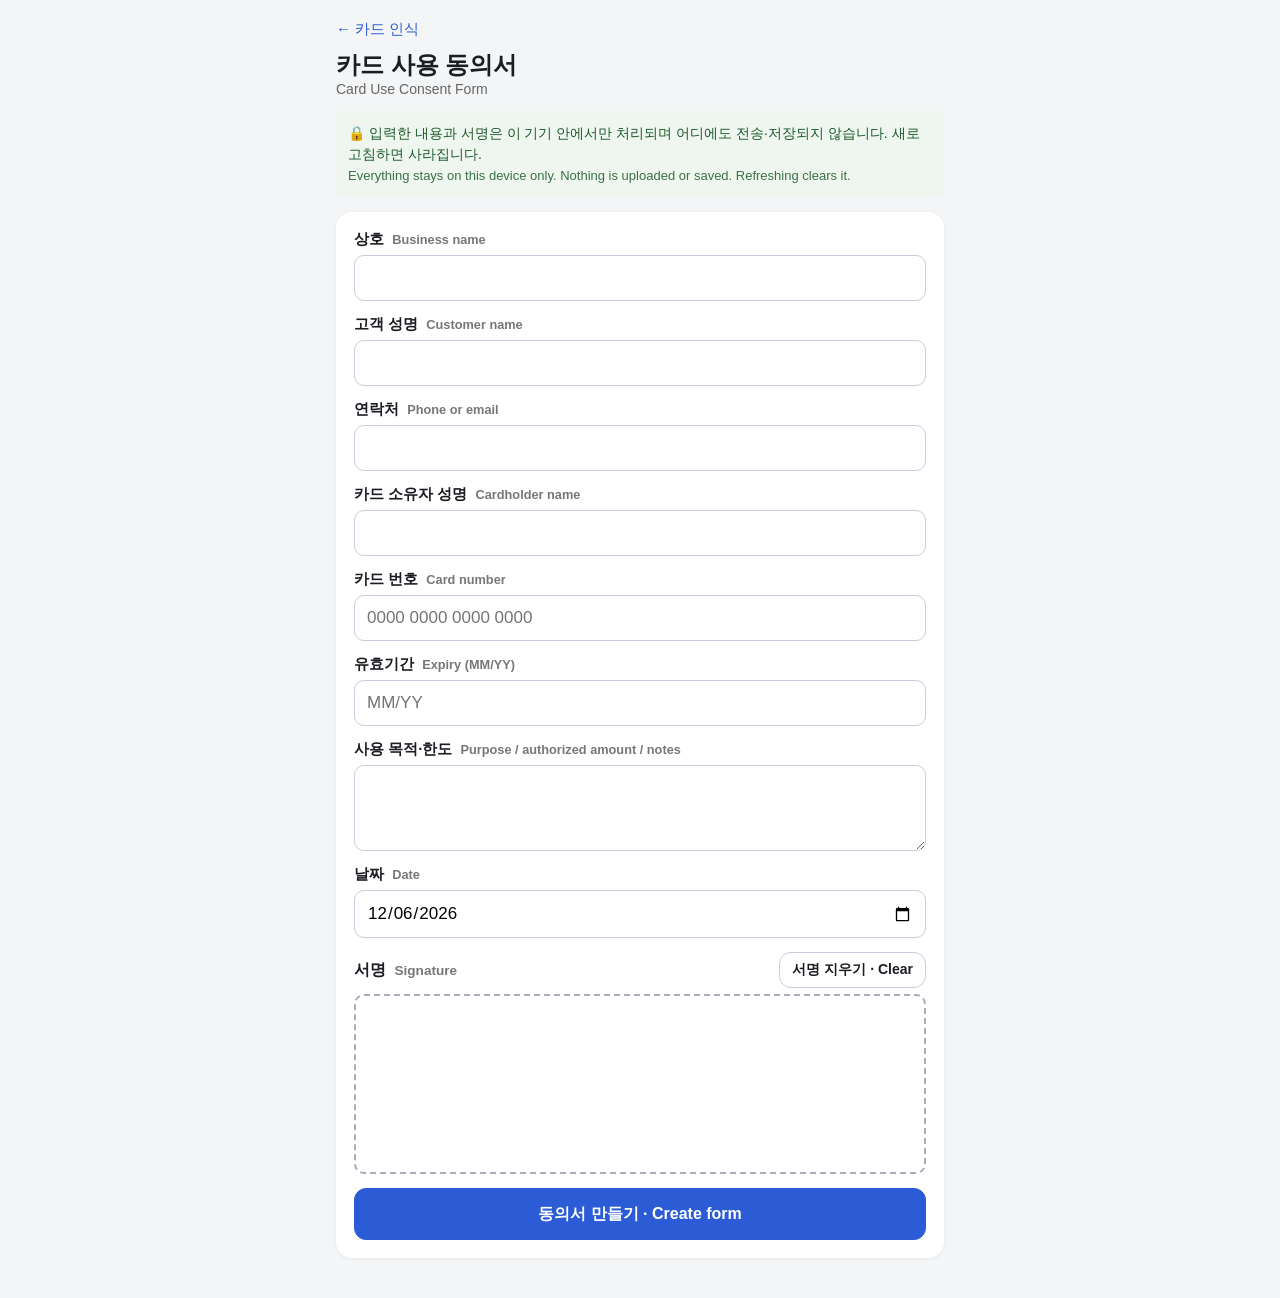
==== consent.html @ 4e00638d "Add bilingual card use consent form (client-side only)" ====
<!doctype html>
<html lang="ko">
<head>
<meta charset="utf-8">
<meta name="viewport" content="width=device-width,initial-scale=1,viewport-fit=cover">
<meta name="referrer" content="no-referrer">
<title>카드 사용 동의서 · Card Use Consent</title>
<link rel="stylesheet" href="consent.css">
</head>
<body>
<main>
<section id="formView" class="noprint">
  <a href="./" class="back">← 카드 인식</a>
  <h1>카드 사용 동의서 <small>Card Use Consent Form</small></h1>
  <p class="privacy">🔒 입력한 내용과 서명은 이 기기 안에서만 처리되며 어디에도 전송·저장되지 않습니다. 새로고침하면 사라집니다.<br><span>Everything stays on this device only. Nothing is uploaded or saved. Refreshing clears it.</span></p>
  <form id="f" autocomplete="off">
    <label>상호 <i>Business name</i><input name="biz" required></label>
    <label>고객 성명 <i>Customer name</i><input name="cust" required></label>
    <label>연락처 <i>Phone or email</i><input name="contact" required></label>
    <label>카드 소유자 성명 <i>Cardholder name</i><input name="holder" required></label>
    <label>카드 번호 <i>Card number</i><input name="pan" inputmode="numeric" required maxlength="23" placeholder="0000 0000 0000 0000"></label>
    <label>유효기간 <i>Expiry (MM/YY)</i><input name="exp" inputmode="numeric" required maxlength="5" placeholder="MM/YY"></label>
    <label>사용 목적·한도 <i>Purpose / authorized amount / notes</i><textarea name="purpose" rows="3" required></textarea></label>
    <label>날짜 <i>Date</i><input name="date" type="date" required></label>
    <div class="sigwrap">
      <div class="sighead"><span>서명 <i>Signature</i></span><button type="button" id="clear" class="btn small">서명 지우기 · Clear</button></div>
      <canvas id="sig"></canvas>
    </div>
    <p id="err" class="error hidden"></p>
    <button class="btn primary" type="submit">동의서 만들기 · Create form</button>
  </form>
</section>

<section id="docView" class="hidden">
  <div class="doc">
    <h2>카드 사용 동의서<br><small>Credit Card Use Consent</small></h2>
    <p class="stmt">본인은 아래 카드 정보를 제공하며, 기재된 목적 범위 내에서 이 카드의 사용에 동의합니다.<br><span>I provide the card details below and authorize its use for the stated purpose.</span></p>
    <table>
      <tr><th>상호 <i>Business</i></th><td id="d_biz"></td></tr>
      <tr><th>고객 성명 <i>Customer</i></th><td id="d_cust"></td></tr>
      <tr><th>연락처 <i>Contact</i></th><td id="d_contact"></td></tr>
      <tr><th>카드 소유자 <i>Cardholder</i></th><td id="d_holder"></td></tr>
      <tr><th>카드 번호 <i>Card number</i></th><td id="d_pan" class="mono"></td></tr>
      <tr><th>유효기간 <i>Expiry</i></th><td id="d_exp"></td></tr>
      <tr><th>사용 목적·한도 <i>Purpose / limit</i></th><td id="d_purpose"></td></tr>
      <tr><th>날짜 <i>Date</i></th><td id="d_date"></td></tr>
    </table>
    <div class="signline"><span>서명 <i>Signature</i></span><img id="d_sig" alt="서명"></div>
    <p class="fine">이 양식은 당사자 간 확인용 서식이며 법률 자문이 아닙니다. CVC는 기재하지 않습니다.<br>This form is a record between the parties, not legal advice. CVC is not collected.</p>
  </div>
  <div class="row noprint">
    <button id="edit" class="btn">수정 · Edit</button>
    <button id="print" class="btn primary">인쇄 · Print</button>
    <button id="pdf" class="btn primary">PDF 저장 · Save PDF</button>
  </div>
  <p class="hint noprint">PDF 저장: 인쇄 창에서 대상(프린터)을 <b>“PDF로 저장”</b>으로 선택하세요. · In the print dialog, choose <b>“Save as PDF”</b>.</p>
</section>
</main>
<script src="consent.js"></script>
</body>
</html>
---- consent.css ----
*{box-sizing:border-box}body{margin:0;font-family:-apple-system,BlinkMacSystemFont,"Apple SD Gothic Neo","Noto Sans KR",sans-serif;background:#f4f5f7;color:#1b1d22}
main{max-width:640px;margin:0 auto;padding:20px 16px 40px}
.back{color:#2b5cd6;text-decoration:none;font-size:15px}
h1{font-size:24px;margin:10px 0}h1 small{display:block;font-size:14px;color:#666;font-weight:500}
i{font-style:normal;color:#777;font-size:.85em;margin-left:4px}
.privacy{background:#eef6ef;color:#1d5a2b;padding:12px;border-radius:10px;font-size:14px;line-height:1.5}.privacy span{font-size:13px;opacity:.85}
form{background:#fff;border-radius:16px;padding:18px;box-shadow:0 1px 4px rgba(0,0,0,.06)}
label{display:block;font-weight:600;margin-bottom:14px;font-size:15px}
input,textarea{display:block;width:100%;margin-top:6px;font-size:17px;padding:12px;border:1px solid #ccd;border-radius:10px;font-family:inherit}
.sigwrap{margin-bottom:14px}.sighead{display:flex;justify-content:space-between;align-items:center;font-weight:600;margin-bottom:6px}
#sig{width:100%;height:180px;border:2px dashed #aab;border-radius:10px;background:#fff;touch-action:none;display:block}
.btn{min-height:52px;width:100%;font-size:16px;border-radius:12px;border:1px solid #ccd;background:#fff;font-weight:600;color:#1b1d22}
.btn.primary{background:#2b5cd6;border-color:#2b5cd6;color:#fff}.btn.small{min-height:36px;width:auto;padding:0 12px;font-size:14px}
.row{display:flex;gap:8px;margin-top:14px}
.error{background:#fdecec;color:#9b1c1c;padding:10px;border-radius:8px}.hidden{display:none}.hint{font-size:13px;color:#555}
.doc{background:#fff;padding:32px 28px;border:1px solid #222;font-family:"Noto Serif KR","Apple SD Gothic Neo",serif}
.doc h2{text-align:center;margin:0 0 18px;letter-spacing:4px}.doc h2 small{font-size:14px;letter-spacing:1px;color:#444}
.stmt{line-height:1.6}.stmt span{color:#444;font-size:14px}
table{width:100%;border-collapse:collapse;margin:16px 0}th,td{border:1px solid #444;padding:9px;text-align:left;vertical-align:top;font-size:15px}
th{width:38%;background:#f3f3f3;font-weight:600}td{white-space:pre-wrap;word-break:break-word}.mono{font-family:ui-monospace,Menlo,monospace}
.signline{display:flex;justify-content:flex-end;align-items:center;gap:12px;margin-top:20px}.signline img{height:80px;border-bottom:1px solid #222}
.fine{font-size:11px;color:#666;margin-top:20px}
@media print{body{background:#fff}main{max-width:none;padding:0}.noprint{display:none!important}.doc{border:none;padding:0}}
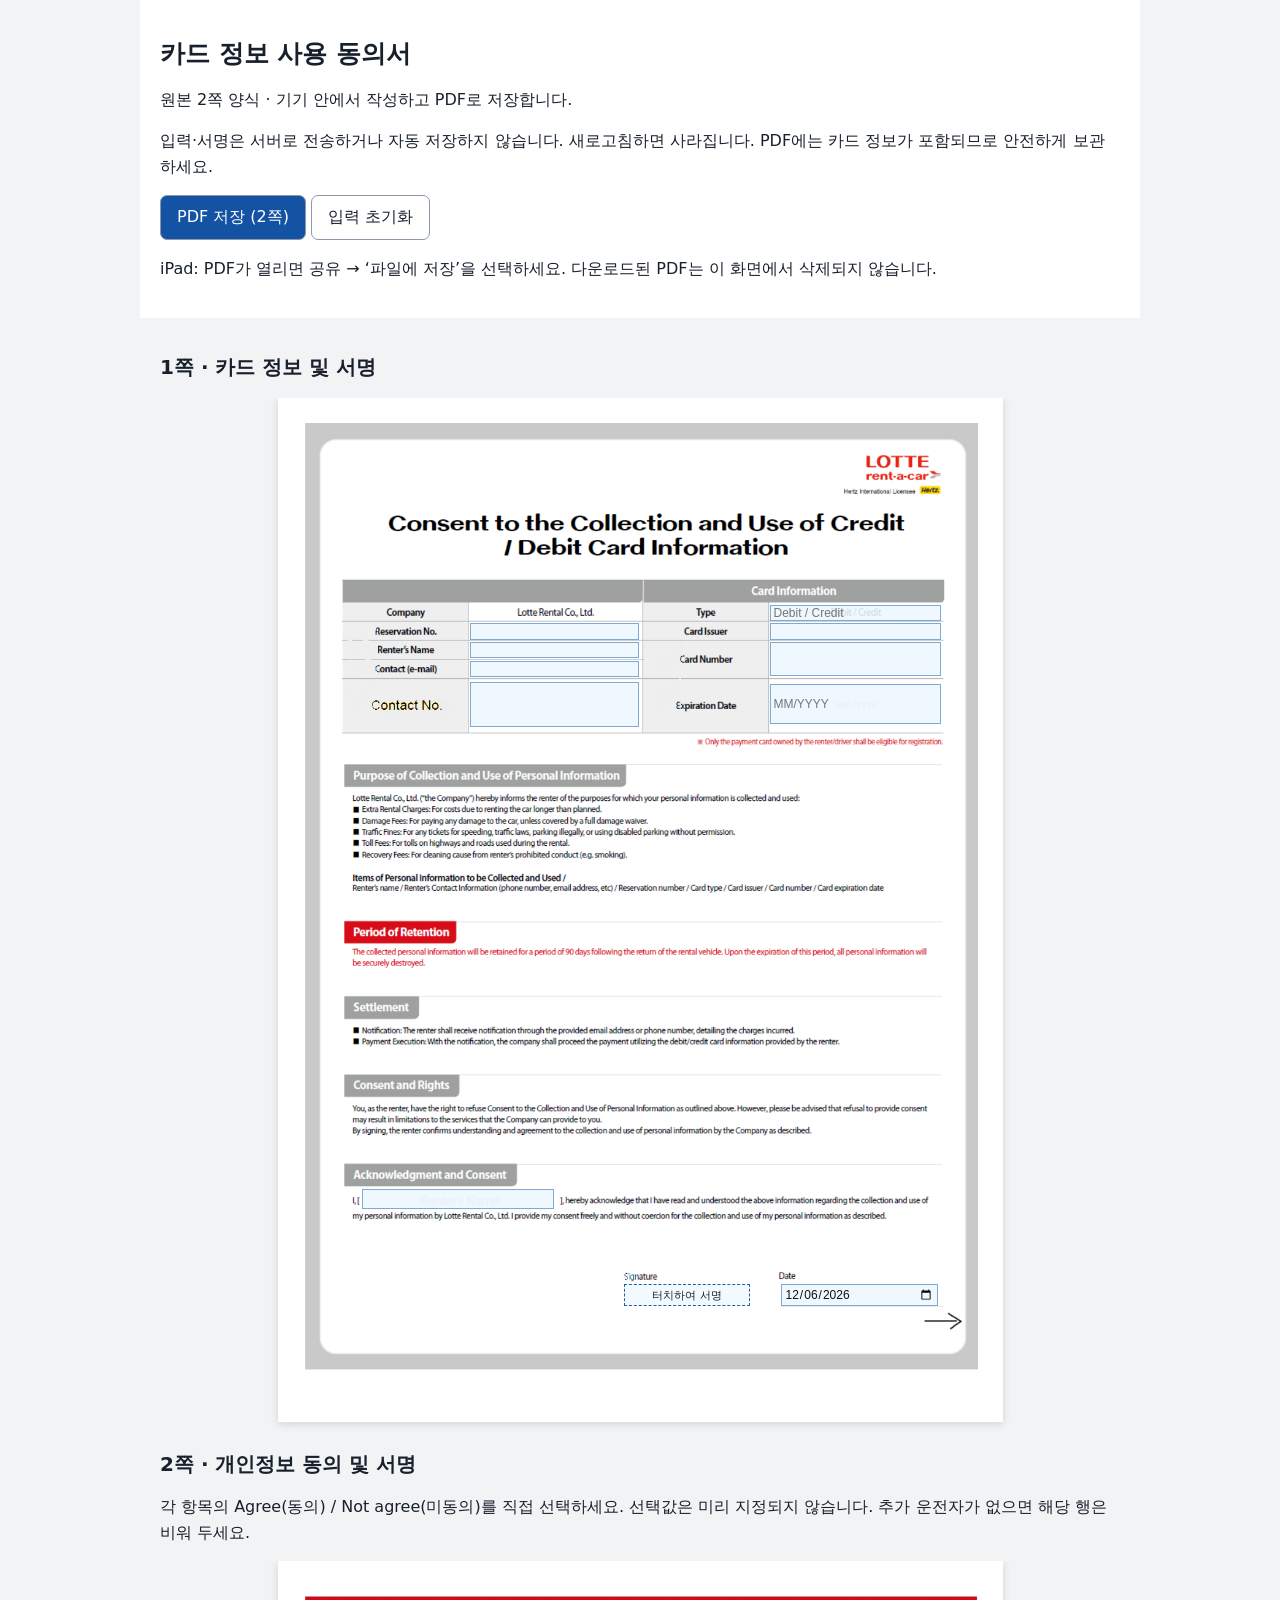
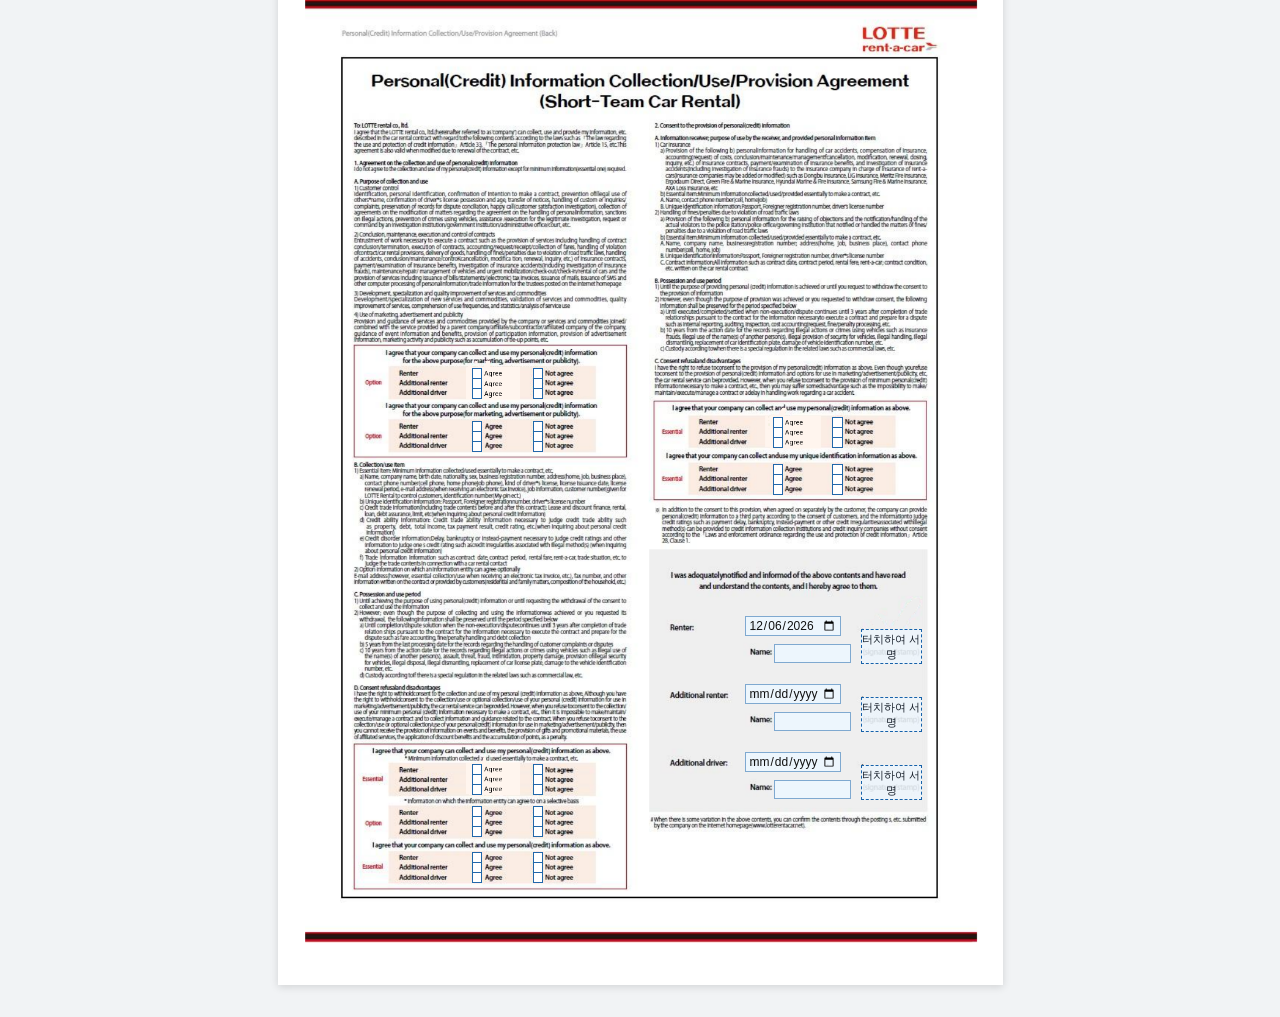
==== commit 98fe8d15: "Use original two-page form for local tablet signing and PDF download" ====
--- a/consent.html
+++ b/consent.html
@@ -1,61 +1,5 @@
 <!doctype html>
-<html lang="ko">
-<head>
-<meta charset="utf-8">
-<meta name="viewport" content="width=device-width,initial-scale=1,viewport-fit=cover">
-<meta name="referrer" content="no-referrer">
-<title>카드 사용 동의서 · Card Use Consent</title>
-<link rel="stylesheet" href="consent.css">
-</head>
-<body>
-<main>
-<section id="formView" class="noprint">
-  <a href="./" class="back">← 카드 인식</a>
-  <h1>카드 사용 동의서 <small>Card Use Consent Form</small></h1>
-  <p class="privacy">🔒 입력한 내용과 서명은 이 기기 안에서만 처리되며 어디에도 전송·저장되지 않습니다. 새로고침하면 사라집니다.<br><span>Everything stays on this device only. Nothing is uploaded or saved. Refreshing clears it.</span></p>
-  <form id="f" autocomplete="off">
-    <label>상호 <i>Business name</i><input name="biz" required></label>
-    <label>고객 성명 <i>Customer name</i><input name="cust" required></label>
-    <label>연락처 <i>Phone or email</i><input name="contact" required></label>
-    <label>카드 소유자 성명 <i>Cardholder name</i><input name="holder" required></label>
-    <label>카드 번호 <i>Card number</i><input name="pan" inputmode="numeric" required maxlength="23" placeholder="0000 0000 0000 0000"></label>
-    <label>유효기간 <i>Expiry (MM/YY)</i><input name="exp" inputmode="numeric" required maxlength="5" placeholder="MM/YY"></label>
-    <label>사용 목적·한도 <i>Purpose / authorized amount / notes</i><textarea name="purpose" rows="3" required></textarea></label>
-    <label>날짜 <i>Date</i><input name="date" type="date" required></label>
-    <div class="sigwrap">
-      <div class="sighead"><span>서명 <i>Signature</i></span><button type="button" id="clear" class="btn small">서명 지우기 · Clear</button></div>
-      <canvas id="sig"></canvas>
-    </div>
-    <p id="err" class="error hidden"></p>
-    <button class="btn primary" type="submit">동의서 만들기 · Create form</button>
-  </form>
-</section>
-
-<section id="docView" class="hidden">
-  <div class="doc">
-    <h2>카드 사용 동의서<br><small>Credit Card Use Consent</small></h2>
-    <p class="stmt">본인은 아래 카드 정보를 제공하며, 기재된 목적 범위 내에서 이 카드의 사용에 동의합니다.<br><span>I provide the card details below and authorize its use for the stated purpose.</span></p>
-    <table>
-      <tr><th>상호 <i>Business</i></th><td id="d_biz"></td></tr>
-      <tr><th>고객 성명 <i>Customer</i></th><td id="d_cust"></td></tr>
-      <tr><th>연락처 <i>Contact</i></th><td id="d_contact"></td></tr>
-      <tr><th>카드 소유자 <i>Cardholder</i></th><td id="d_holder"></td></tr>
-      <tr><th>카드 번호 <i>Card number</i></th><td id="d_pan" class="mono"></td></tr>
-      <tr><th>유효기간 <i>Expiry</i></th><td id="d_exp"></td></tr>
-      <tr><th>사용 목적·한도 <i>Purpose / limit</i></th><td id="d_purpose"></td></tr>
-      <tr><th>날짜 <i>Date</i></th><td id="d_date"></td></tr>
-    </table>
-    <div class="signline"><span>서명 <i>Signature</i></span><img id="d_sig" alt="서명"></div>
-    <p class="fine">이 양식은 당사자 간 확인용 서식이며 법률 자문이 아닙니다. CVC는 기재하지 않습니다.<br>This form is a record between the parties, not legal advice. CVC is not collected.</p>
-  </div>
-  <div class="row noprint">
-    <button id="edit" class="btn">수정 · Edit</button>
-    <button id="print" class="btn primary">인쇄 · Print</button>
-    <button id="pdf" class="btn primary">PDF 저장 · Save PDF</button>
-  </div>
-  <p class="hint noprint">PDF 저장: 인쇄 창에서 대상(프린터)을 <b>“PDF로 저장”</b>으로 선택하세요. · In the print dialog, choose <b>“Save as PDF”</b>.</p>
-</section>
-</main>
-<script src="consent.js"></script>
-</body>
-</html>
+<html lang="ko"><head><meta charset="utf-8"><meta name="viewport" content="width=device-width,initial-scale=1"><title>카드 정보 사용 동의서 · PDF 저장</title><link rel="stylesheet" href="consent.css"></head>
+<body><header><h1>카드 정보 사용 동의서</h1><p>원본 2쪽 양식 · 기기 안에서 작성하고 PDF로 저장합니다.</p><p>입력·서명은 서버로 전송하거나 자동 저장하지 않습니다. 새로고침하면 사라집니다. PDF에는 카드 정보가 포함되므로 안전하게 보관하세요.</p><button id="save" type="button">PDF 저장 (2쪽)</button> <button id="clear" type="button">입력 초기화</button><p id="status" role="status" aria-live="polite"></p><p>iPad: PDF가 열리면 공유 → ‘파일에 저장’을 선택하세요. 다운로드된 PDF는 이 화면에서 삭제되지 않습니다.</p></header>
+<main><section><h2>1쪽 · 카드 정보 및 서명</h2><div class="scroll"><div class="sheet" id="page1"><img src="assets/consent/page-1.png" alt="원본 카드 정보 사용 동의서 1쪽"></div></div></section><section><h2>2쪽 · 개인정보 동의 및 서명</h2><p>각 항목의 Agree(동의) / Not agree(미동의)를 직접 선택하세요. 선택값은 미리 지정되지 않습니다. 추가 운전자가 없으면 해당 행은 비워 두세요.</p><div class="scroll"><div class="sheet" id="page2"><img src="assets/consent/page-2.png" alt="원본 개인정보 동의서 2쪽"></div></div></section></main>
+<dialog id="signDialog"><h2 id="signTitle">서명</h2><p>손가락이나 펜으로 아래에 서명하세요.</p><canvas id="signCanvas" width="1000" height="360"></canvas><div><button id="erase" type="button">지우기</button><button id="cancelSign" type="button">취소</button><button id="applySign" type="button">서명 적용</button></div></dialog><script src="consent.js"></script></body></html>
--- a/consent.css
+++ b/consent.css
@@ -1,23 +1,2 @@
-*{box-sizing:border-box}body{margin:0;font-family:-apple-system,BlinkMacSystemFont,"Apple SD Gothic Neo","Noto Sans KR",sans-serif;background:#f4f5f7;color:#1b1d22}
-main{max-width:640px;margin:0 auto;padding:20px 16px 40px}
-.back{color:#2b5cd6;text-decoration:none;font-size:15px}
-h1{font-size:24px;margin:10px 0}h1 small{display:block;font-size:14px;color:#666;font-weight:500}
-i{font-style:normal;color:#777;font-size:.85em;margin-left:4px}
-.privacy{background:#eef6ef;color:#1d5a2b;padding:12px;border-radius:10px;font-size:14px;line-height:1.5}.privacy span{font-size:13px;opacity:.85}
-form{background:#fff;border-radius:16px;padding:18px;box-shadow:0 1px 4px rgba(0,0,0,.06)}
-label{display:block;font-weight:600;margin-bottom:14px;font-size:15px}
-input,textarea{display:block;width:100%;margin-top:6px;font-size:17px;padding:12px;border:1px solid #ccd;border-radius:10px;font-family:inherit}
-.sigwrap{margin-bottom:14px}.sighead{display:flex;justify-content:space-between;align-items:center;font-weight:600;margin-bottom:6px}
-#sig{width:100%;height:180px;border:2px dashed #aab;border-radius:10px;background:#fff;touch-action:none;display:block}
-.btn{min-height:52px;width:100%;font-size:16px;border-radius:12px;border:1px solid #ccd;background:#fff;font-weight:600;color:#1b1d22}
-.btn.primary{background:#2b5cd6;border-color:#2b5cd6;color:#fff}.btn.small{min-height:36px;width:auto;padding:0 12px;font-size:14px}
-.row{display:flex;gap:8px;margin-top:14px}
-.error{background:#fdecec;color:#9b1c1c;padding:10px;border-radius:8px}.hidden{display:none}.hint{font-size:13px;color:#555}
-.doc{background:#fff;padding:32px 28px;border:1px solid #222;font-family:"Noto Serif KR","Apple SD Gothic Neo",serif}
-.doc h2{text-align:center;margin:0 0 18px;letter-spacing:4px}.doc h2 small{font-size:14px;letter-spacing:1px;color:#444}
-.stmt{line-height:1.6}.stmt span{color:#444;font-size:14px}
-table{width:100%;border-collapse:collapse;margin:16px 0}th,td{border:1px solid #444;padding:9px;text-align:left;vertical-align:top;font-size:15px}
-th{width:38%;background:#f3f3f3;font-weight:600}td{white-space:pre-wrap;word-break:break-word}.mono{font-family:ui-monospace,Menlo,monospace}
-.signline{display:flex;justify-content:flex-end;align-items:center;gap:12px;margin-top:20px}.signline img{height:80px;border-bottom:1px solid #222}
-.fine{font-size:11px;color:#666;margin-top:20px}
-@media print{body{background:#fff}main{max-width:none;padding:0}.noprint{display:none!important}.doc{border:none;padding:0}}
+@font-face{font-family:ConsentKorean;src:url('assets/consent/NanumGothic-Regular.ttf') format('truetype');font-display:block}
+*{box-sizing:border-box}body{margin:0;background:#f1f3f5;color:#18202b;font:16px system-ui,-apple-system,sans-serif}header,main{max-width:1000px;margin:auto;padding:20px}header{background:white}h1{font-size:25px}h2{font-size:20px}p{line-height:1.6}button{font:inherit;cursor:pointer;border:1px solid #8b99a8;border-radius:7px;padding:11px 16px;background:white;color:#18202b;min-height:44px}#save,#applySign{background:#1452a3;color:white}button:disabled{opacity:.6}.scroll{overflow-x:auto;padding-bottom:12px}.sheet{width:725px;height:1024px;position:relative;margin:0 auto;background:white;box-shadow:0 2px 8px #0002}.sheet>img{position:absolute;width:100%;height:100%;pointer-events:none}.field,.signature,.choice{position:absolute}.field{border:1px solid #2167aa88;background:#edf7ffdd;border-radius:0;font:12px sans-serif;padding:1px 3px;min-width:0;color:#111}.field:focus{outline:2px solid #1469cc;background:white}.signature{padding:0;border:1px dashed #1762aa;background:#edf7ffbb;min-height:0;border-radius:0;font-size:11px}.signature img{width:100%;height:100%;object-fit:contain}.choice{margin:0;width:10px;height:10px;accent-color:#111;cursor:pointer;outline:1px solid #2167aa;appearance:none;background:#fff}.choice:checked:after{content:'✓';position:absolute;font:bold 12px sans-serif;left:0;top:-4px;color:#000}.choice:focus{outline:3px solid #1672c4}dialog{width:min(96vw,850px);border:0;border-radius:12px;padding:20px}dialog::backdrop{background:#0009}#signCanvas{display:block;width:100%;height:220px;touch-action:none;border:2px solid #aab6c2;background:white;margin-bottom:15px}dialog button{margin:4px}#status{font-weight:bold;color:#1452a3}@media(min-width:800px){.sheet{width:725px}}@media print{header,section>h2,section>p{display:none}.sheet{box-shadow:none;break-after:page}}
